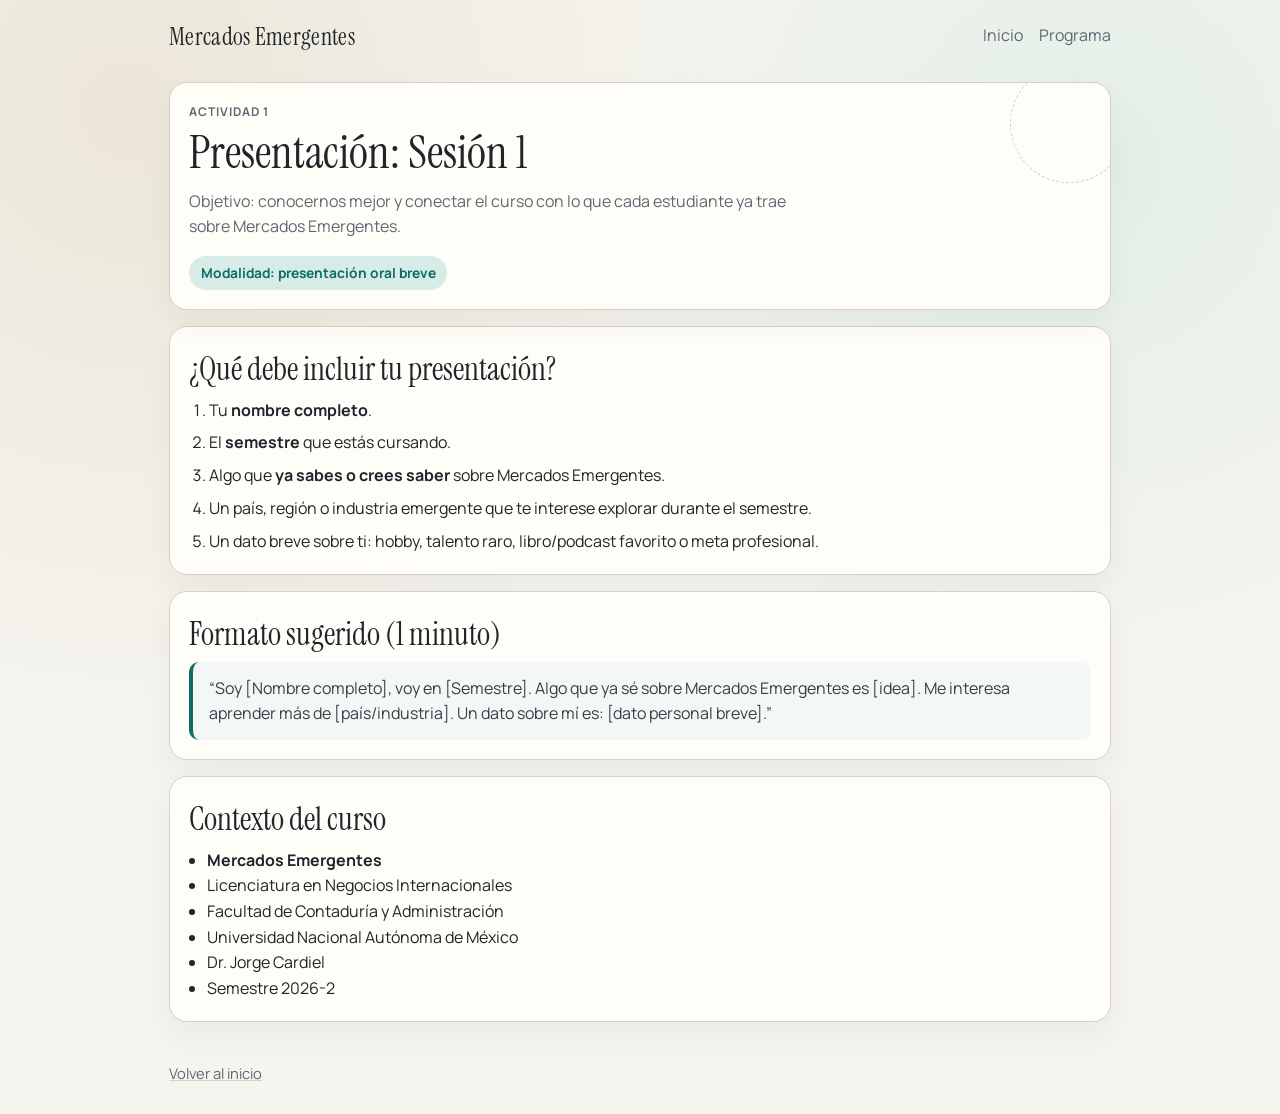
==== sesion1.html @ c71871bc "Refactor index.html and styles.css for improved layout and design; add sesion1.html for course activ" ====
<!DOCTYPE html>
<html lang="es">
<head>
    <meta charset="UTF-8">
    <meta name="viewport" content="width=device-width, initial-scale=1.0">
    <title>Actividad 1 | Mercados Emergentes</title>
    <link rel="preconnect" href="https://fonts.googleapis.com">
    <link rel="preconnect" href="https://fonts.gstatic.com" crossorigin>
    <link href="https://fonts.googleapis.com/css2?family=Instrument+Serif:ital@0;1&family=Manrope:wght@400;600;700&display=swap" rel="stylesheet">
    <link rel="stylesheet" href="styles.css">
</head>
<body>
    <header class="site-header">
        <a class="brand" href="index.html">Mercados Emergentes</a>
        <nav class="site-nav" aria-label="Principal">
            <a href="index.html">Inicio</a>
            <a href="http://licenciaturas.fca.unam.mx/docs/negocios/plan_2017/asuntos_globales/03_mercados_emergentes.pdf" target="_blank" rel="noopener" onclick="return openPrograma(event);">Programa</a>
        </nav>
    </header>

    <main class="layout">
        <section class="card hero">
            <p class="eyebrow">Actividad 1</p>
            <h1>Presentación: Sesión 1</h1>
            <p class="lead">Objetivo: conocernos mejor y conectar el curso con lo que cada estudiante ya trae sobre Mercados Emergentes.</p>
            <div class="tag-row">
                <!--<span class="tag">Duración sugerida: 25 min</span>-->
                <span class="tag">Modalidad: presentación oral breve</span>
            </div>
        </section>

        <section class="card">
            <h2>¿Qué debe incluir tu presentación?</h2>
            <ol class="steps">
                <li>Tu <strong>nombre completo</strong>.</li>
                <li>El <strong>semestre</strong> que estás cursando.</li>
                <li>Algo que <strong>ya sabes o crees saber</strong> sobre Mercados Emergentes.</li>
                <li>Un país, región o industria emergente que te interese explorar durante el semestre.</li>
                <li>Un dato breve sobre ti: hobby, talento raro, libro/podcast favorito o meta profesional.</li>
            </ol>
        </section>

        <section class="card">
            <h2>Formato sugerido (1 minuto)</h2>
            <p class="template">
                “Soy [Nombre completo], voy en [Semestre]. Algo que ya sé sobre Mercados Emergentes es [idea].
                Me interesa aprender más de [país/industria]. Un dato sobre mí es: [dato personal breve].”
            </p>
        </section>

        <section class="card">
            <h2>Contexto del curso</h2>
            <ul class="course-list">
                <li><strong>Mercados Emergentes</strong></li>
                <li>Licenciatura en Negocios Internacionales</li>
                <li>Facultad de Contaduría y Administración</li>
                <li>Universidad Nacional Autónoma de México</li>
                <li>Dr. Jorge Cardiel</li>
                <li>Semestre 2026-2</li>
            </ul>
        </section>
    </main>

    <footer class="site-footer">
        <p><a href="index.html">Volver al inicio</a></p>
    </footer>
    <script>
        function openPrograma(event) {
            const popup = window.open(
                "http://licenciaturas.fca.unam.mx/docs/negocios/plan_2017/asuntos_globales/03_mercados_emergentes.pdf",
                "programaMercados",
                "popup=yes,width=1000,height=760,menubar=no,toolbar=no,location=yes,status=no,scrollbars=yes,resizable=yes"
            );

            if (popup) {
                event.preventDefault();
                popup.focus();
                return false;
            }

            return true;
        }
    </script>
</body>
</html>
---- styles.css ----
:root {
    --bg: #f6f4ef;
    --paper: #fffdf8;
    --ink: #1f252b;
    --muted: #5e6872;
    --line: #d7d1c3;
    --accent: #0f6b65;
    --accent-soft: #d7ebe7;
}

*,
*::before,
*::after {
    box-sizing: border-box;
}

body {
    margin: 0;
    min-height: 100vh;
    font-family: "Manrope", sans-serif;
    color: var(--ink);
    background: radial-gradient(circle at 10% 10%, #ebe6d8 0, transparent 40%),
        radial-gradient(circle at 85% 15%, #e3efe8 0, transparent 35%),
        var(--bg);
    line-height: 1.6;
}

a {
    color: inherit;
}

.site-header {
    max-width: 980px;
    margin: 0 auto;
    padding: 1.1rem 1.2rem;
    display: flex;
    align-items: center;
    justify-content: space-between;
    gap: 1rem;
}

.brand {
    font-family: "Instrument Serif", Georgia, serif;
    font-size: 1.5rem;
    letter-spacing: 0.3px;
    text-decoration: none;
}

.site-nav {
    display: flex;
    gap: 1rem;
    flex-wrap: wrap;
}

.site-nav a {
    text-decoration: none;
    color: var(--muted);
    border-bottom: 1px solid transparent;
    transition: border-color 0.2s ease, color 0.2s ease;
}

.site-nav a:hover {
    color: var(--ink);
    border-color: var(--accent);
}

.layout {
    max-width: 980px;
    margin: 0 auto;
    padding: 0.5rem 1.2rem 2.5rem;
    display: grid;
    gap: 1rem;
}

.card {
    background: var(--paper);
    border: 1px solid var(--line);
    border-radius: 18px;
    padding: 1.2rem;
    box-shadow: 0 14px 30px rgba(36, 35, 32, 0.05);
}

.hero {
    position: relative;
    overflow: hidden;
}

.hero::after {
    content: "";
    position: absolute;
    right: -18px;
    top: -18px;
    width: 118px;
    height: 118px;
    border-radius: 999px;
    border: 1px dashed var(--line);
}

.eyebrow {
    margin: 0;
    color: var(--muted);
    text-transform: uppercase;
    letter-spacing: 0.08em;
    font-size: 0.75rem;
    font-weight: 700;
}

h1,
h2 {
    margin: 0.3rem 0 0.6rem;
    font-family: "Instrument Serif", Georgia, serif;
    font-weight: 400;
    line-height: 1.15;
}

h1 {
    font-size: clamp(2rem, 4vw, 2.9rem);
}

h2 {
    font-size: clamp(1.5rem, 3vw, 2rem);
}

.lead {
    margin-top: 0.2rem;
    color: var(--muted);
    max-width: 64ch;
}

.cta-row,
.tag-row {
    display: flex;
    flex-wrap: wrap;
    gap: 0.65rem;
    margin-top: 1rem;
}

.button {
    display: inline-flex;
    align-items: center;
    justify-content: center;
    text-decoration: none;
    font-weight: 700;
    border: 1px solid var(--accent);
    background: var(--accent);
    color: #fff;
    border-radius: 999px;
    padding: 0.55rem 1rem;
    transition: transform 0.2s ease, filter 0.2s ease;
}

.button:hover {
    transform: translateY(-1px);
    filter: brightness(1.05);
}

.button.ghost {
    background: transparent;
    color: var(--accent);
}

.tag {
    background: var(--accent-soft);
    color: var(--accent);
    font-size: 0.86rem;
    padding: 0.38rem 0.72rem;
    border-radius: 999px;
    font-weight: 700;
}

.course-list {
    margin: 0;
    padding-left: 1.1rem;
}

.steps {
    margin: 0;
    padding-left: 1.2rem;
}

.steps li + li {
    margin-top: 0.45rem;
}

.template {
    margin: 0;
    padding: 0.85rem 0.95rem;
    border-left: 4px solid var(--accent);
    background: #f3f8f7;
    border-radius: 10px;
    color: #334047;
}

.site-footer {
    max-width: 980px;
    margin: 0 auto;
    padding: 0 1.2rem 1.8rem;
    color: var(--muted);
    font-size: 0.92rem;
}

.site-footer p {
    margin: 0;
}

.site-footer a {
    text-decoration: underline;
    text-decoration-color: var(--line);
}

@media (max-width: 680px) {
    .site-header {
        flex-direction: column;
        align-items: flex-start;
    }

    .site-nav {
        gap: 0.7rem;
    }

    .card {
        border-radius: 14px;
        padding: 1rem;
    }
}
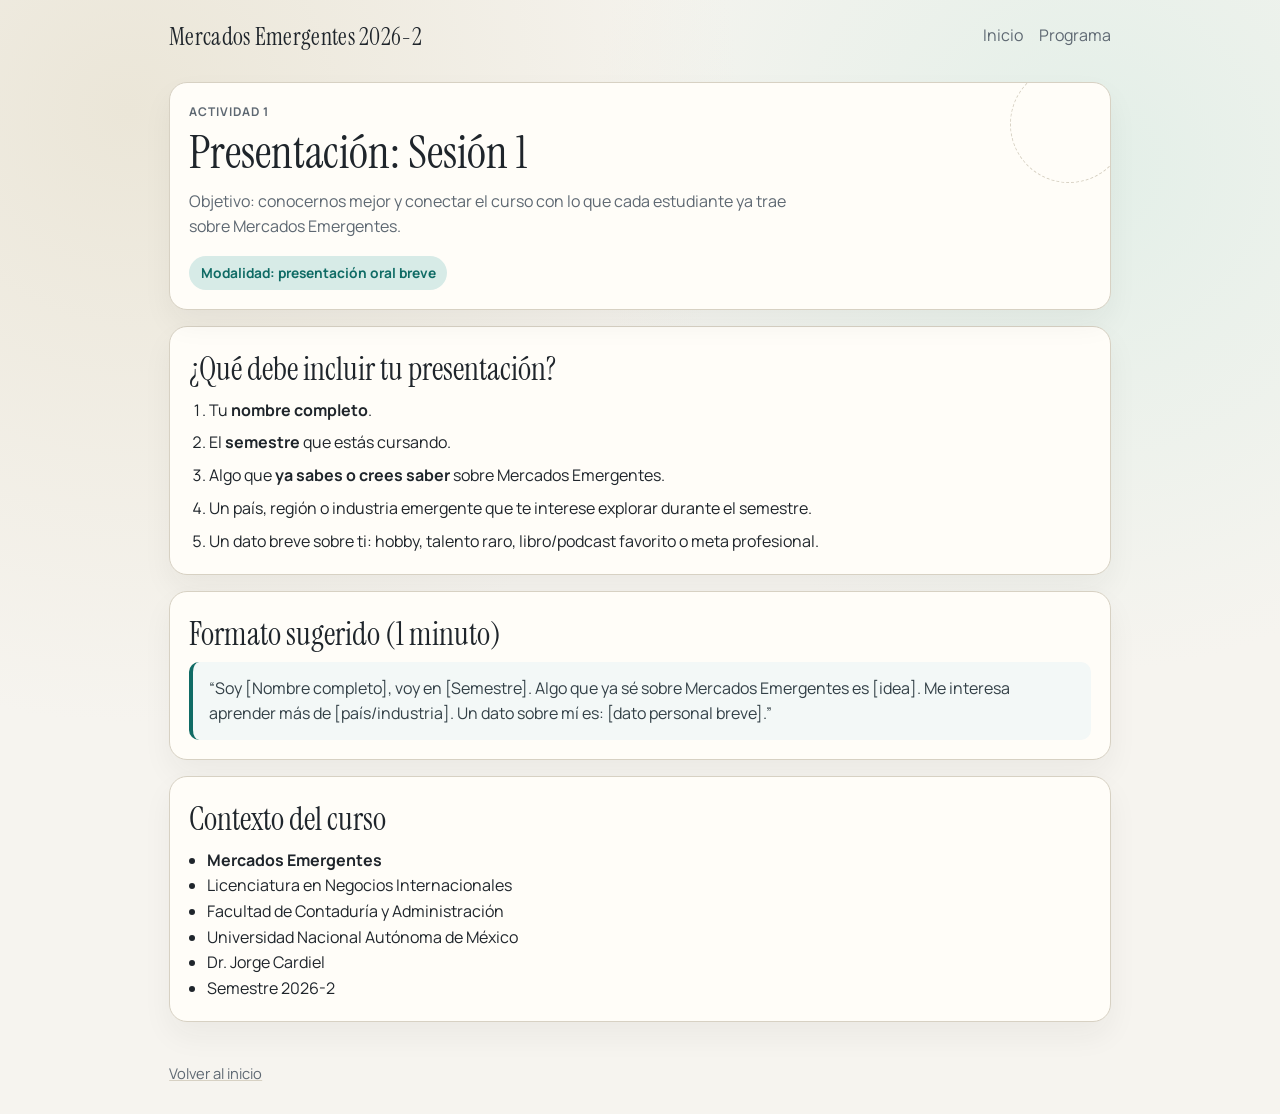
==== commit d366746e: "Update brand name in sesion1.html to include year for clarity" ====
--- a/sesion1.html
+++ b/sesion1.html
@@ -11,7 +11,7 @@
 </head>
 <body>
     <header class="site-header">
-        <a class="brand" href="index.html">Mercados Emergentes</a>
+        <a class="brand" href="index.html">Mercados Emergentes 2026-2</a>
         <nav class="site-nav" aria-label="Principal">
             <a href="index.html">Inicio</a>
             <a href="http://licenciaturas.fca.unam.mx/docs/negocios/plan_2017/asuntos_globales/03_mercados_emergentes.pdf" target="_blank" rel="noopener" onclick="return openPrograma(event);">Programa</a>
